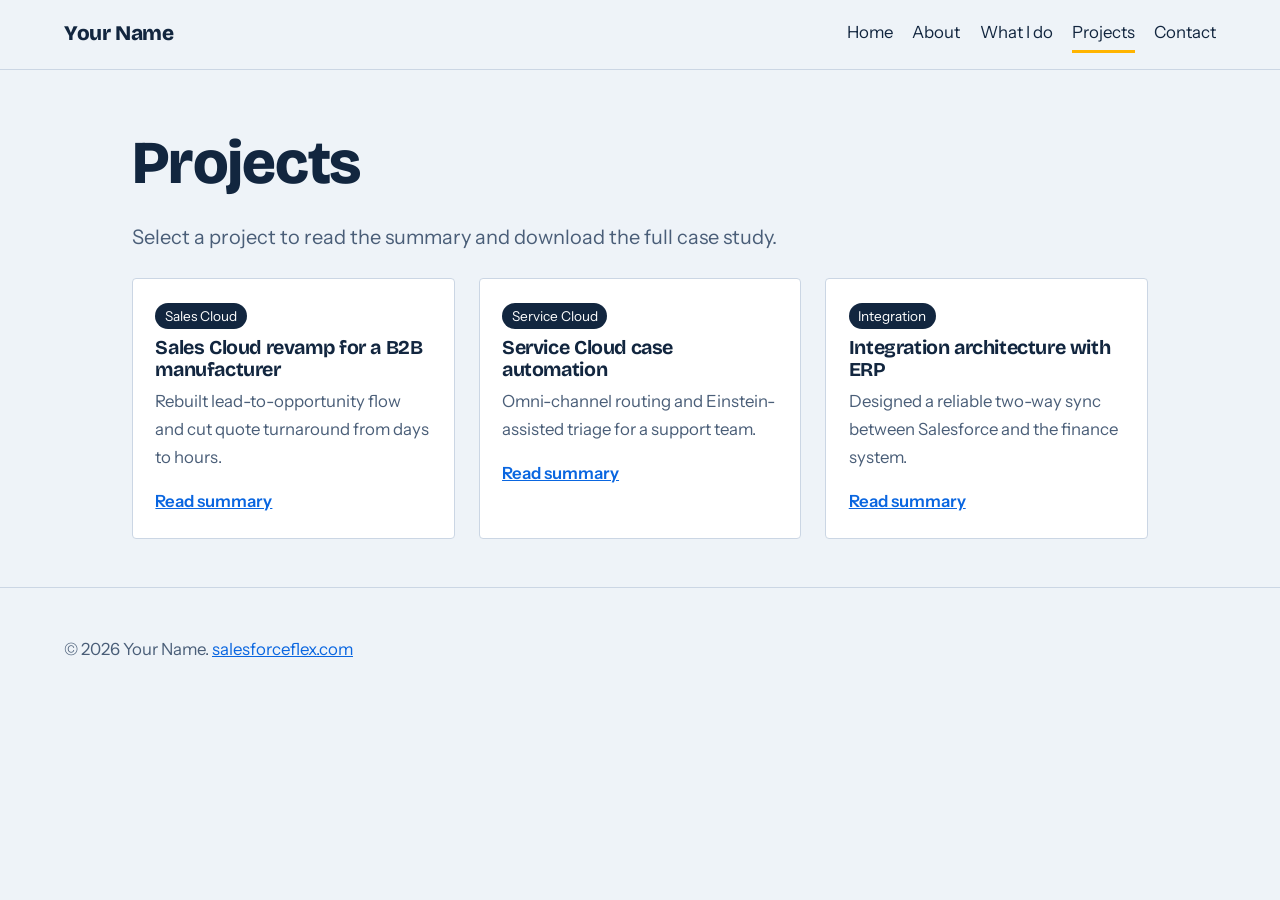
==== projects.html @ 22ea0e22 "Add files via upload" ====
<!DOCTYPE html>
<html lang="en"><head><meta charset="utf-8"><meta name="viewport" content="width=device-width,initial-scale=1">
<title>Projects | Your Name</title><meta name="description" content="Salesforce consulting: Projects">
<link rel="preconnect" href="https://fonts.googleapis.com"><link rel="preconnect" href="https://fonts.gstatic.com" crossorigin>
<link href="https://fonts.googleapis.com/css2?family=Bricolage+Grotesque:wght@500;700;800&family=Instrument+Sans:wght@400;600&display=swap" rel="stylesheet">
<link rel="stylesheet" href="style.css"></head><body>
<header class="top"><a class="logo" href="index.html">Your Name</a><nav aria-label="Main"><a href="index.html">Home</a><a href="about.html">About</a><a href="what-i-do.html">What I do</a><a href="projects.html" aria-current="page">Projects</a><a href="contact.html">Contact</a></nav></header>
<main><section class="wrap"><h1>Projects</h1><p class="lead">Select a project to read the summary and download the full case study.</p>
<div class="grid"><a class="card" href="projects/sales-cloud-revamp.html"><span class="chip">Sales Cloud</span><h3>Sales Cloud revamp for a B2B manufacturer</h3><p>Rebuilt lead-to-opportunity flow and cut quote turnaround from days to hours.</p><span class="more">Read summary</span></a><a class="card" href="projects/service-cloud-automation.html"><span class="chip">Service Cloud</span><h3>Service Cloud case automation</h3><p>Omni-channel routing and Einstein-assisted triage for a support team.</p><span class="more">Read summary</span></a><a class="card" href="projects/integration-architecture.html"><span class="chip">Integration</span><h3>Integration architecture with ERP</h3><p>Designed a reliable two-way sync between Salesforce and the finance system.</p><span class="more">Read summary</span></a></div></section></main>
<footer><p>© 2026 Your Name. <a href="https://salesforceflex.com">salesforceflex.com</a></p></footer></body></html>
---- style.css ----
:root{--bg:#EEF3F8;--ink:#12263F;--muted:#4A5E78;--blue:#0A66E0;--sun:#FFB400;--card:#fff;--line:#CBD6E4}
*{box-sizing:border-box}html{scroll-behavior:smooth}
body{margin:0;background:var(--bg);color:var(--ink);font:400 1.05rem/1.65 "Instrument Sans",system-ui,sans-serif}
h1,h2,h3,.logo{font-family:"Bricolage Grotesque",system-ui,sans-serif;line-height:1.1;letter-spacing:-.02em}
h1{font-size:clamp(2.2rem,5vw,3.8rem);font-weight:800;margin:.2em 0 .4em}h2{font-size:1.6rem;margin:1.6em 0 .4em}h3{margin:.4em 0}
a{color:var(--blue)}a:focus-visible,button:focus-visible,input:focus-visible,textarea:focus-visible{outline:3px solid var(--sun);outline-offset:2px}
.top{display:flex;flex-wrap:wrap;gap:1rem;justify-content:space-between;align-items:center;padding:1rem clamp(1rem,5vw,4rem);border-bottom:1px solid var(--line)}
.logo{font-weight:800;font-size:1.3rem;text-decoration:none;color:var(--ink)}
nav{display:flex;flex-wrap:wrap;gap:1.2rem}nav a{color:var(--ink);text-decoration:none;padding:.2rem 0;border-bottom:3px solid transparent}
nav a:hover,nav a[aria-current]{border-color:var(--sun)}
.wrap{max-width:1080px;margin:0 auto;padding:3rem clamp(1rem,5vw,2rem)}.narrow{max-width:720px}
.hero{max-width:1080px;margin:0 auto;padding:4rem clamp(1rem,5vw,2rem) 2rem;display:grid;grid-template-columns:1.6fr 1fr;gap:3rem;align-items:center}
.lead{font-size:1.25rem;color:var(--muted);max-width:60ch}
.btn{display:inline-block;background:var(--blue);color:#fff;padding:.8rem 1.4rem;border-radius:6px;text-decoration:none;font-weight:600;border:2px solid var(--blue);cursor:pointer;font-size:1rem}
.btn:hover{background:var(--ink);border-color:var(--ink)}.btn.ghost{background:transparent;color:var(--blue)}.btn.ghost:hover{color:#fff}
.record{background:var(--card);border:1px solid var(--line);border-top:6px solid var(--sun);border-radius:4px;padding:1.2rem 1.4rem;box-shadow:8px 8px 0 var(--ink);transform:rotate(1.5deg)}
.record dl{display:grid;grid-template-columns:auto 1fr;gap:.4rem 1rem;margin:.6rem 0 0}.record dt{color:var(--muted)}.record dd{margin:0;font-weight:600}
.grid{display:grid;grid-template-columns:repeat(auto-fit,minmax(280px,1fr));gap:1.5rem;margin-top:1.5rem}
.card{display:block;background:var(--card);border:1px solid var(--line);border-radius:4px;padding:1.4rem;text-decoration:none;color:var(--ink)}
a.card:hover{border-color:var(--blue);box-shadow:0 0 0 2px var(--blue)}.card p{color:var(--muted);margin:.3rem 0 1rem}
.more{color:var(--blue);font-weight:600;text-decoration:underline}
.chip{display:inline-block;background:var(--ink);color:#fff;font-size:.85rem;padding:.1rem .6rem;border-radius:99px}
form{display:grid;gap:1rem;margin:1.5rem 0}label{display:grid;gap:.3rem;font-weight:600}
input,textarea{font:inherit;padding:.7rem;border:1px solid var(--muted);border-radius:4px;background:#fff}
footer{padding:2rem clamp(1rem,5vw,4rem);border-top:1px solid var(--line);color:var(--muted)}
@media(max-width:760px){.hero{grid-template-columns:1fr}.record{transform:none}}
@media(prefers-reduced-motion:reduce){html{scroll-behavior:auto}}
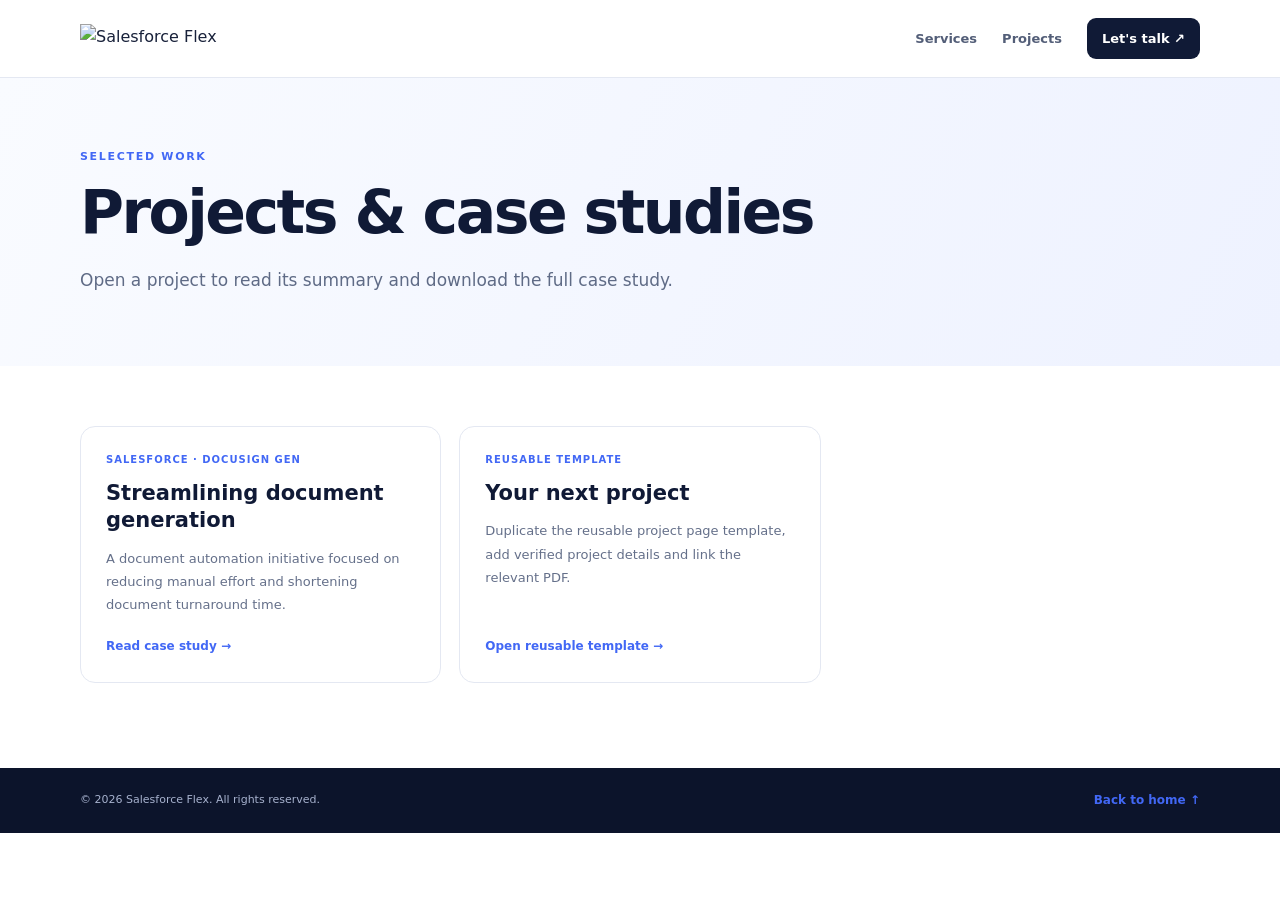
==== commit 5549e91a: "Add files via upload" ====
--- a/projects.html
+++ b/projects.html
@@ -1,10 +1,22 @@
-<!DOCTYPE html>
-<html lang="en"><head><meta charset="utf-8"><meta name="viewport" content="width=device-width,initial-scale=1">
-<title>Projects | Your Name</title><meta name="description" content="Salesforce consulting: Projects">
-<link rel="preconnect" href="https://fonts.googleapis.com"><link rel="preconnect" href="https://fonts.gstatic.com" crossorigin>
-<link href="https://fonts.googleapis.com/css2?family=Bricolage+Grotesque:wght@500;700;800&family=Instrument+Sans:wght@400;600&display=swap" rel="stylesheet">
-<link rel="stylesheet" href="style.css"></head><body>
-<header class="top"><a class="logo" href="index.html">Your Name</a><nav aria-label="Main"><a href="index.html">Home</a><a href="about.html">About</a><a href="what-i-do.html">What I do</a><a href="projects.html" aria-current="page">Projects</a><a href="contact.html">Contact</a></nav></header>
-<main><section class="wrap"><h1>Projects</h1><p class="lead">Select a project to read the summary and download the full case study.</p>
-<div class="grid"><a class="card" href="projects/sales-cloud-revamp.html"><span class="chip">Sales Cloud</span><h3>Sales Cloud revamp for a B2B manufacturer</h3><p>Rebuilt lead-to-opportunity flow and cut quote turnaround from days to hours.</p><span class="more">Read summary</span></a><a class="card" href="projects/service-cloud-automation.html"><span class="chip">Service Cloud</span><h3>Service Cloud case automation</h3><p>Omni-channel routing and Einstein-assisted triage for a support team.</p><span class="more">Read summary</span></a><a class="card" href="projects/integration-architecture.html"><span class="chip">Integration</span><h3>Integration architecture with ERP</h3><p>Designed a reliable two-way sync between Salesforce and the finance system.</p><span class="more">Read summary</span></a></div></section></main>
-<footer><p>© 2026 Your Name. <a href="https://salesforceflex.com">salesforceflex.com</a></p></footer></body></html>+<!doctype html>
+<html lang="en"><head>
+<meta charset="utf-8"><meta name="viewport" content="width=device-width, initial-scale=1">
+<meta name="description" content="Selected Salesforce Flex consulting case studies and project work.">
+<title>Projects &amp; Case Studies | Salesforce Flex</title><link rel="stylesheet" href="styles.css">
+<link rel="icon" href="assets/logo_transparent_background.png" type="image/png">
+<style>
+.listing-hero{padding:70px 0;background:linear-gradient(115deg,#f9fbff,#eef2ff)}
+.cards{display:grid;grid-template-columns:repeat(3,1fr);gap:18px;padding:60px 0 85px}
+.project-card{border:1px solid var(--line);border-radius:15px;padding:25px;background:white;display:flex;flex-direction:column;align-items:flex-start}
+.tag{font-size:10px;font-weight:800;letter-spacing:1px;text-transform:uppercase;color:var(--blue)}
+.project-card h2{font-size:21px;line-height:1.3;color:var(--navy);margin:12px 0}
+.project-card p{font-size:13px;line-height:1.8;color:var(--muted);margin:0 0 20px}
+.project-card .back-link{margin-top:auto}
+@media(max-width:760px){.cards{grid-template-columns:1fr;padding:38px 0 55px}.listing-hero{padding:48px 0}}
+</style></head><body>
+<header class="site-header"><div class="container nav-wrap"><a class="brand" href="index.html" aria-label="Salesforce Flex home"><img class="site-logo" src="assets/logo_transparent_background.png" alt="Salesforce Flex"></a><nav class="nav" aria-label="Main navigation"><a href="index.html#services">Services</a><a href="projects.html">Projects</a><a class="nav-cta" href="index.html#contact">Let's talk ↗</a></nav></div></header>
+<main><section class="listing-hero"><div class="container"><div class="eyebrow">Selected work</div><h1>Projects &amp; case studies</h1><p class="lead">Open a project to read its summary and download the full case study.</p></div></section>
+<div class="container cards"><article class="project-card"><span class="tag">Salesforce · DocuSign Gen</span><h2>Streamlining document generation</h2><p>A document automation initiative focused on reducing manual effort and shortening document turnaround time.</p><a class="back-link" href="projects/docusign-gen-automation.html">Read case study →</a></article>
+<article class="project-card"><span class="tag">Reusable template</span><h2>Your next project</h2><p>Duplicate the reusable project page template, add verified project details and link the relevant PDF.</p><a class="back-link" href="project-template.html">Open reusable template →</a></article></div></main>
+<footer class="footer"><div class="container footer-row"><span>© <span id="year"></span> Salesforce Flex. All rights reserved.</span><a class="back-link" href="index.html">Back to home ↑</a></div></footer>
+<script>document.getElementById("year").textContent = new Date().getFullYear();</script></body></html>
--- a/styles.css
+++ b/styles.css
@@ -0,0 +1,34 @@
+:root{--navy:#101a36;--blue:#4268f5;--ink:#18213a;--muted:#65708a;--pale:#f5f7fc;--line:#e4e8f2}
+*{box-sizing:border-box}html{scroll-behavior:smooth;scroll-padding-top:90px}
+body{margin:0;font-family:Inter,ui-sans-serif,system-ui,-apple-system,BlinkMacSystemFont,"Segoe UI",sans-serif;color:var(--ink);line-height:1.65}
+a{color:inherit;text-decoration:none}.container{width:min(1120px,calc(100% - 44px));margin:0 auto}
+.site-header{height:78px;position:sticky;top:0;z-index:10;background:rgba(255,255,255,.94);backdrop-filter:blur(14px);border-bottom:1px solid var(--line)}
+.nav-wrap{height:100%;display:flex;align-items:center;justify-content:space-between;gap:24px}.brand{display:inline-flex;align-items:center}
+.site-logo{display:block;width:auto;height:30px;max-width:150px;object-fit:contain}
+.nav{display:flex;align-items:center;gap:25px;color:#535e78;font-size:13px;font-weight:650}.nav a:hover,.back-link:hover{color:var(--blue)}
+.nav-cta{padding:10px 15px;background:var(--navy);color:white!important;border-radius:9px}
+.hero{padding:76px 0 65px;background:linear-gradient(115deg,#f9fbff,#eef2ff)}
+.breadcrumb{font-size:12px;color:var(--muted);margin-bottom:28px}.breadcrumb a{color:var(--blue)}
+.eyebrow{color:var(--blue);font-size:11px;font-weight:800;letter-spacing:1.7px;text-transform:uppercase}
+h1{max-width:850px;color:var(--navy);font-size:clamp(38px,6vw,60px);line-height:1.08;letter-spacing:-2.5px;margin:14px 0 20px}
+.lead{max-width:760px;color:#5f6b86;font-size:17px;line-height:1.8;margin:0}
+.hero-actions{display:flex;flex-wrap:wrap;gap:12px;margin-top:28px}
+.button{display:inline-flex;align-items:center;justify-content:center;padding:13px 18px;border-radius:9px;font-size:13px;font-weight:750}
+.button-primary{background:var(--blue);color:white}.button-secondary{background:white;border:1px solid #dbe2f1;color:var(--navy)}
+.facts{display:grid;grid-template-columns:repeat(3,1fr);gap:14px;margin-top:38px;max-width:850px}
+.fact{padding:17px 19px;background:#ffffffb8;border:1px solid #e2e8f7;border-radius:12px}
+.fact-label{display:block;color:#78839d;text-transform:uppercase;letter-spacing:1px;font-size:9px;font-weight:800}
+.fact-value{display:block;color:var(--navy);font-size:13px;font-weight:750;margin-top:4px}
+.content{display:grid;grid-template-columns:minmax(0,1fr) 270px;gap:58px;padding:66px 0 86px;align-items:start}
+.article section{margin-bottom:38px}.article h2{font-size:27px;line-height:1.25;letter-spacing:-.8px;color:var(--navy);margin:0 0 13px}
+.article p,.article li{color:var(--muted);font-size:14px;line-height:1.9}.article ul{padding-left:21px}
+.sidebar{position:sticky;top:105px;border:1px solid var(--line);border-radius:15px;padding:23px;background:#fff}
+.sidebar h3{color:var(--navy);font-size:16px;margin:0 0 8px}.sidebar p{color:var(--muted);font-size:12px;line-height:1.8;margin:0 0 17px}
+.sidebar .button{width:100%;text-align:center}.sidebar-note{font-size:10px!important;margin-top:12px!important}
+.callout{padding:22px 24px;border-radius:13px;background:var(--pale);border-left:3px solid var(--blue)}.callout p{margin:0}
+.next-step{padding:60px 0;background:var(--navy);color:white}.next-step h2{font-size:31px;line-height:1.2;margin:0 0 12px}
+.next-step p{color:#c1cbe4;max-width:600px;font-size:13px;margin:0 0 22px}
+.footer{background:#0c142b;color:#a7b2ce;padding:23px 0;font-size:11px}
+.footer-row{display:flex;align-items:center;justify-content:space-between;gap:18px}.back-link{color:var(--blue);font-size:12px;font-weight:750}
+@media(max-width:760px){.container{width:calc(100% - 34px)}.site-header{height:68px}.site-logo{height:26px;max-width:130px}.nav{gap:13px;font-size:11px}.nav .nav-optional{display:none}.hero{padding:48px 0 45px}h1{letter-spacing:-1.5px}.lead{font-size:15px}.facts{grid-template-columns:1fr;gap:9px}.content{grid-template-columns:1fr;gap:25px;padding:44px 0 58px}.sidebar{position:static;order:-1}.article h2{font-size:24px}.footer-row{align-items:flex-start;flex-direction:column}}
+@media(prefers-reduced-motion:reduce){html{scroll-behavior:auto}}
